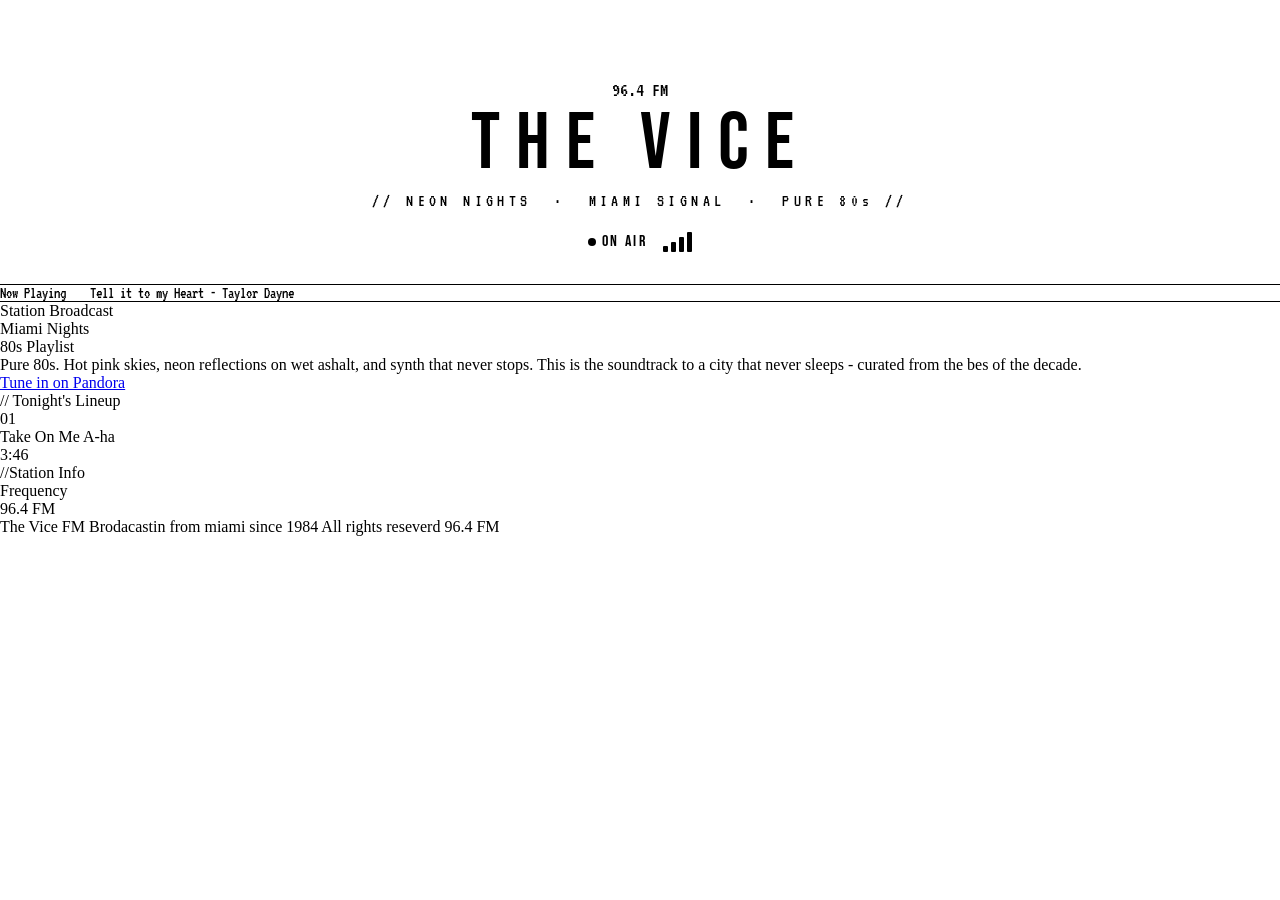
==== thevice.html @ 3dde861c "Content -Add Info Card - Add Track list -Add Hero Card -Add Footer" ====
<!doctype html>
<html lang="en">
  <head>
    <meta charset="UTF-8" />
    <meta name="viewport" content="width=device-width, initial-scale=1.0" />
    <link rel="stylesheet" href="styles.css" />
    <title>THE VICE FM - 96.4</title>
  </head>
  <body>
    <!--TICKER-->
    <div class="ticker">
      <div class="ticker-inner">
        <span>🎵 Now Playing: Tell It to My Heart - Taylor Dayne</span>
        <span>★</span>
        <span>Point of No Return - Expose</span>
        <span>★</span>
        <span>Out of Touch - Daryl Hall & John Oates</span>
        <span>★</span>
        <span>The Vice FM - Broadcasting from Miami Since 1984</span>
      </div>
    </div>
    <!--HEADER-->
    <header>
      <div class="station-freq">96.4 FM</div>
      <div class="station-name">The Vice</div>
      <div class="station-tagline">
        // NEON NIGHTS &nbsp;·&nbsp; MIAMI SIGNAL &nbsp;·&nbsp; PURE 80s //
      </div>
      <div class="on-air-container">
        <div class="on-air">
          <span class="on-air-dot"></span>
          <span>On Air</span>
        </div>
        <div class="signal-bars">
          <span></span>
          <span></span>
          <span></span>
          <span></span>
        </div>
      </div>
    </header>
    <!--NOW PLAYING-->
    <div class="now-playing-bar">
      <div np-label>Now Playing</div>
      <div class="np-track">
        <span>Tell it to my Heart - Taylor Dayne</span>
      </div>
      <div class="wavform">
        <span></span>
        <span></span>
        <span></span>
        <span></span>
        <span></span>
        <span></span>
        <span></span>
        <span></span>
      </div>
    </div>
    <!--MAIN-->
    <main>
      <!--HERO CARD-->
      <div class="hero-card">
        <div class="hero-eyebrow">Station Broadcast</div>
        <div class="hero-title">
          Miami Nights
          <br />
          80s Playlist
        </div>
        <p class="hero-descr">
          Pure 80s. Hot pink skies, neon reflections on wet ashalt, and synth
          that never stops. This is the soundtrack to a city that never sleeps -
          curated from the bes of the decade.
        </p>
        <a class="tune-in-btn" href="#">Tune in on Pandora</a>
      </div>
      <!--TRACKLIST-->
      <div class="tracklist-card">
        <div class="card-title">// Tonight's Lineup</div>
        <div class="track-item">
          <span class="track-num">01</span>
          <div class="track-info">
            <span class="track-name">Take On Me</span>
            <span class="track-artist">A-ha</span>
          </div>
          <span class="track-duration">3:46</span>
        </div>
      </div>
      <!--INFO CARD-->
      <div class="info-card">
        <div class="card-title">//Station Info</div>
        <div class="info-stat">
          <span class="stat-label">Frequency</span>
          <div class="stat-value cyan">96.4 FM</div>
        </div>
      </div>
    </main>
    <!--FOOTER-->
    <footer>
      <span> The Vice FM</span>
      <span>Brodacastin from miami since 1984 All rights reseverd</span>
      <span>96.4 FM</span>
    </footer>
  </body>
</html>
---- styles.css ----
@import url("https://fonts.googleapis.com/css2?family=Bebas+Neue&family=VT323&display=swap");
* {
  margin: 0;
  padding: 0;
}
.ticker {
  width: 100%;
  overflow: hidden;
  padding: 6px 0;
  box-sizing: border-box;
  font-family: "VT323", monospace;
}
.ticker-inner {
  display: inline-block;
  white-space: nowrap;
  padding-left: 100%;
  animation: scroll-left 10s linear infinite;
}
@keyframes scroll-left {
  0% {
    transform: translateX(0);
  }
  100% {
    transform: translateX(-100%);
  }
}
header {
  position: relative;
  text-align: center;
  z-index: 10;
  padding: 3rem 1rem 2rem;
}
.station-freq {
  font-family: "VT323", monospace;
  font-size: 1.3rem;
  letter-spacing: spacing 0.4em;
  margin-bottom: 0.5rem;
}
.station-name {
  font-family: "Bebas Neue", sans-serif;
  font-size: 5rem;
  letter-spacing: 0.2em;
  line-height: 0.9;
}
.station-tagline {
  font-family: "VT323", monospace;
  font-size: 1.1rem;
  letter-spacing: 0.25em;
  margin-top: 0.75rem;
}
.on-air-container {
  display: flex;
  align-items: center;
  justify-content: center;
  gap: 1rem;
  margin-top: 1.25rem;
}
.on-air {
  font-family: "Bebas Neue", sans-serif;
  font-size: 1rem;
  letter-spacing: 0.15em;
}
.on-air-dot {
  display: inline-block;
  width: 8px;
  height: 8px;
  background: #000;
  border-radius: 50%;
}
.signal-bars {
  display: flex;
  align-items: flex-end;
  gap: 3px;
  height: 22px;
}
.signal-bars span:nth-child(1) {
  height: 6px;
}
.signal-bars span:nth-child(2) {
  height: 10px;
}
.signal-bars span:nth-child(3) {
  height: 15px;
}
.signal-bars span:nth-child(4) {
  height: 20px;
}
.signal-bars span {
  display: block;
  width: 5px;
  background: #000;
  border-radius: 1px;
}
.now-playing-bar {
  border-top: 1px solid #000;
  border-bottom: 1px solid #000;
  display: flex;
  align-items: center;
  font-family: "VT323", monospace;
  gap: 1.5em;
}
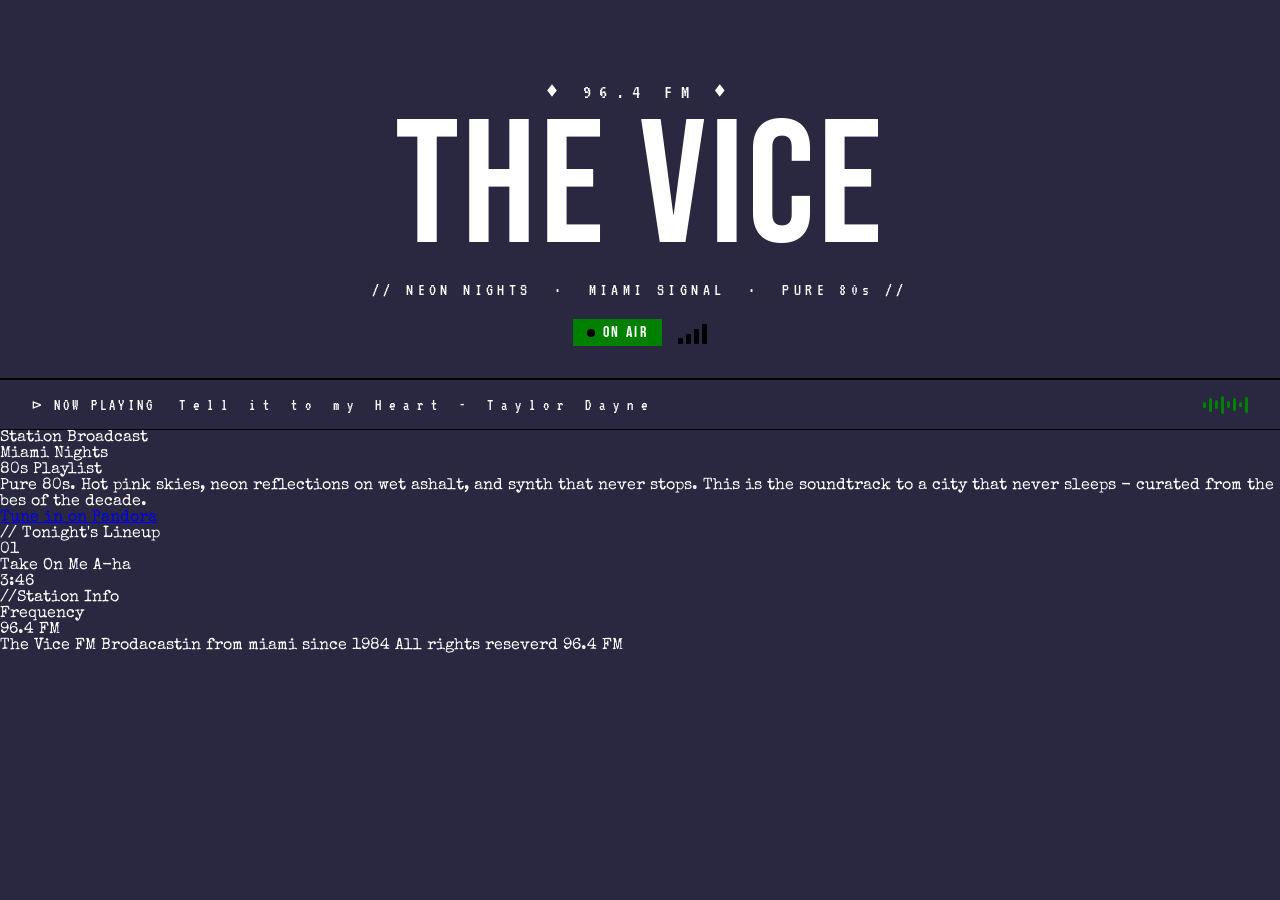
==== commit fa354d53: "Now Playing Section -Update styling to section -Add animation and keyframes" ====
--- a/thevice.html
+++ b/thevice.html
@@ -21,7 +21,7 @@
     </div>
     <!--HEADER-->
     <header>
-      <div class="station-freq">96.4 FM</div>
+      <div class="station-freq">♦ 96.4 FM ♦</div>
       <div class="station-name">The Vice</div>
       <div class="station-tagline">
         // NEON NIGHTS &nbsp;·&nbsp; MIAMI SIGNAL &nbsp;·&nbsp; PURE 80s //
@@ -41,11 +41,11 @@
     </header>
     <!--NOW PLAYING-->
     <div class="now-playing-bar">
-      <div np-label>Now Playing</div>
+      <div class="np-label">⊳ Now Playing</div>
       <div class="np-track">
         <span>Tell it to my Heart - Taylor Dayne</span>
       </div>
-      <div class="wavform">
+      <div class="waveform">
         <span></span>
         <span></span>
         <span></span>
--- a/styles.css
+++ b/styles.css
@@ -1,7 +1,15 @@
-@import url("https://fonts.googleapis.com/css2?family=Bebas+Neue&family=VT323&display=swap");
+@import url("https://fonts.googleapis.com/css2?family=Bebas+Neue&family=Special+Elite&family=VT323&display=swap");
 * {
   margin: 0;
   padding: 0;
+}
+:root {
+  --dark: #292840;
+}
+body {
+  background: var(--dark);
+  color: #fff;
+  font-family: "Special Elite", monospace;
 }
 .ticker {
   width: 100%;
@@ -9,6 +17,7 @@
   padding: 6px 0;
   box-sizing: border-box;
   font-family: "VT323", monospace;
+  color: #000;
 }
 .ticker-inner {
   display: inline-block;
@@ -29,17 +38,18 @@
   text-align: center;
   z-index: 10;
   padding: 3rem 1rem 2rem;
+  border-bottom: 1px solid #000;
 }
 .station-freq {
   font-family: "VT323", monospace;
   font-size: 1.3rem;
-  letter-spacing: spacing 0.4em;
+  letter-spacing: 0.4em;
   margin-bottom: 0.5rem;
 }
 .station-name {
   font-family: "Bebas Neue", sans-serif;
-  font-size: 5rem;
-  letter-spacing: 0.2em;
+  font-size: clamp(5rem, 14vw, 11rem);
+  letter-spacing: 0.02em;
   line-height: 0.9;
 }
 .station-tagline {
@@ -55,10 +65,28 @@
   gap: 1rem;
   margin-top: 1.25rem;
 }
+
 .on-air {
   font-family: "Bebas Neue", sans-serif;
   font-size: 1rem;
   letter-spacing: 0.15em;
+  display: inline-flex;
+  gap: 0.5rem;
+  align-items: center;
+  padding: 4px 14px;
+  background: green;
+  animation: blink 1.2s step-start infinite;
+}
+@keyframes blink {
+  0% {
+    opacity: 1;
+  }
+  50% {
+    opacity: 0;
+  }
+  100% {
+    opacity: 1;
+  }
 }
 .on-air-dot {
   display: inline-block;
@@ -92,10 +120,74 @@
   border-radius: 1px;
 }
 .now-playing-bar {
+  position: relative;
+  z-index: 10;
   border-top: 1px solid #000;
   border-bottom: 1px solid #000;
+  padding: 0.9rem 2rem;
   display: flex;
   align-items: center;
   font-family: "VT323", monospace;
   gap: 1.5em;
 }
+.np-label {
+  font-size: 1rem;
+  letter-spacing: 0.2rem;
+  white-space: nowrap;
+  text-transform: uppercase;
+}
+.np-track {
+  font-size: 1rem;
+  letter-spacing: 0.5em;
+}
+.waveform {
+  margin-left: auto;
+  display: flex;
+  align-items: center;
+  gap: 3px;
+  height: 20px;
+}
+.waveform span {
+  display: block;
+  width: 3px;
+  background: green;
+  border-radius: 2px;
+  animation: wave 0.8s ease-in-out infinite alternate;
+}
+@keyframes wave {
+  50% {
+    transform: scaleY(0.25);
+  }
+}
+.waveform span:nth-child(1) {
+  height: 6px;
+  animation-delay: 0s;
+}
+.waveform span:nth-child(2) {
+  height: 14px;
+  animation-delay: 0.1s;
+}
+.waveform span:nth-child(3) {
+  height: 9px;
+  animation-delay: 0.2s;
+}
+.waveform span:nth-child(4) {
+  height: 18px;
+  animation-delay: 0.15s;
+}
+.waveform span:nth-child(5) {
+  height: 7px;
+  animation-delay: 0.05s;
+}
+.waveform span:nth-child(6) {
+  height: 13px;
+  animation-delay: 0.25s;
+}
+.waveform span:nth-child(7) {
+  height: 5px;
+  animation-delay: 0.3s;
+}
+.waveform span:nth-child(8) {
+  height: 16px;
+  animation-delay: 0.1s;
+}
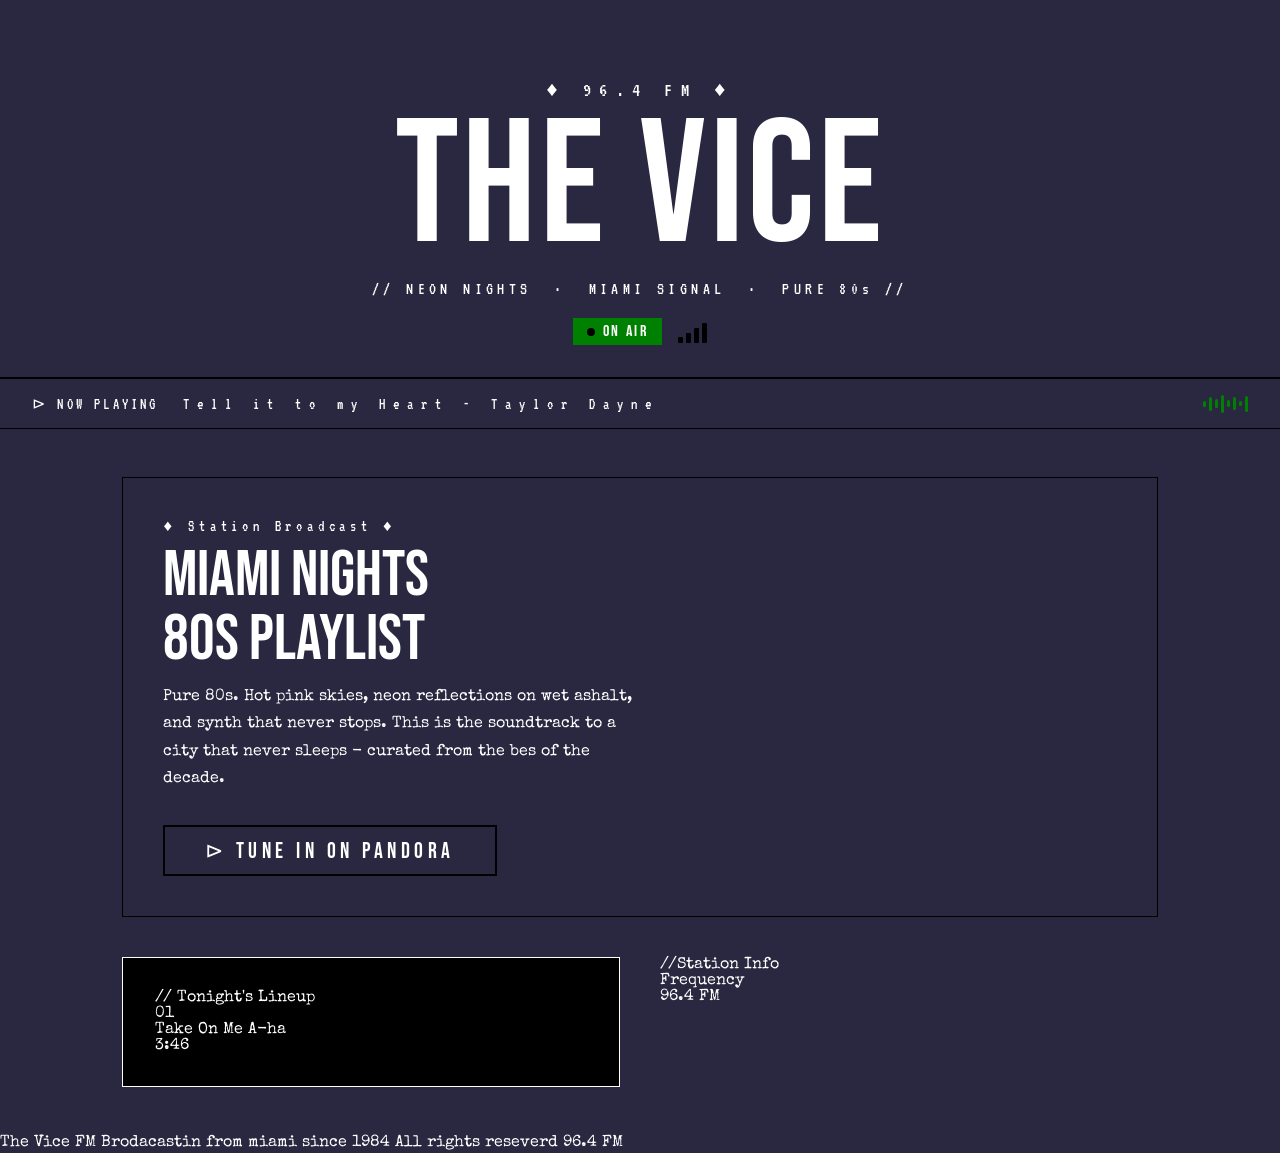
==== commit c8e6542f: "Main section -Add styling to main section -Add HTML icons" ====
--- a/thevice.html
+++ b/thevice.html
@@ -60,7 +60,7 @@
     <main>
       <!--HERO CARD-->
       <div class="hero-card">
-        <div class="hero-eyebrow">Station Broadcast</div>
+        <div class="hero-eyebrow">♦ Station Broadcast ♦</div>
         <div class="hero-title">
           Miami Nights
           <br />
@@ -71,7 +71,7 @@
           that never stops. This is the soundtrack to a city that never sleeps -
           curated from the bes of the decade.
         </p>
-        <a class="tune-in-btn" href="#">Tune in on Pandora</a>
+        <a class="tune-in-btn" href="#">⊳ Tune in on Pandora</a>
       </div>
       <!--TRACKLIST-->
       <div class="tracklist-card">
--- a/styles.css
+++ b/styles.css
@@ -2,6 +2,7 @@
 * {
   margin: 0;
   padding: 0;
+  box-sizing: border-box;
 }
 :root {
   --dark: #292840;
@@ -191,3 +192,54 @@
   height: 16px;
   animation-delay: 0.1s;
 }
+main {
+  position: relative;
+  z-index: 10;
+  max-width: 1100px;
+  margin: 0 auto;
+  padding: 3rem 2rem;
+  display: grid;
+  grid-template-columns: 1fr 1fr;
+  gap: 2.5rem;
+}
+.hero-card {
+  grid-column: 1/ -1;
+  border: 1px solid #000;
+  position: relative;
+  padding: 2.5rem;
+  overflow: hidden;
+}
+.hero-eyebrow {
+  font-family: "VT323", monospace;
+  font-size: 1rem;
+  letter-spacing: 0.3rem;
+  margin-bottom: 0.5rem;
+}
+.hero-title {
+  font-family: "Bebas Neue", sans-serif;
+  font-size: clamp(2.5rem, 5vw, 4.5rem);
+  line-height: 1;
+  margin-bottom: 0.75rem;
+}
+.hero-descr {
+  font-size: 1rem;
+  line-height: 1.7;
+  margin-bottom: 2rem;
+  max-width: 480px;
+}
+.tune-in-btn {
+  display: inline-block;
+  border: 2px solid #000;
+  color: #fff;
+  font-family: "Bebas Neue", sans-serif;
+  font-size: 1.4rem;
+  letter-spacing: 0.2em;
+  padding: 0.6rem 2.5rem;
+  cursor: pointer;
+  text-decoration: none;
+}
+.tracklist-card {
+  background: #000;
+  border: 1px solid #fff;
+  padding: 2rem;
+}
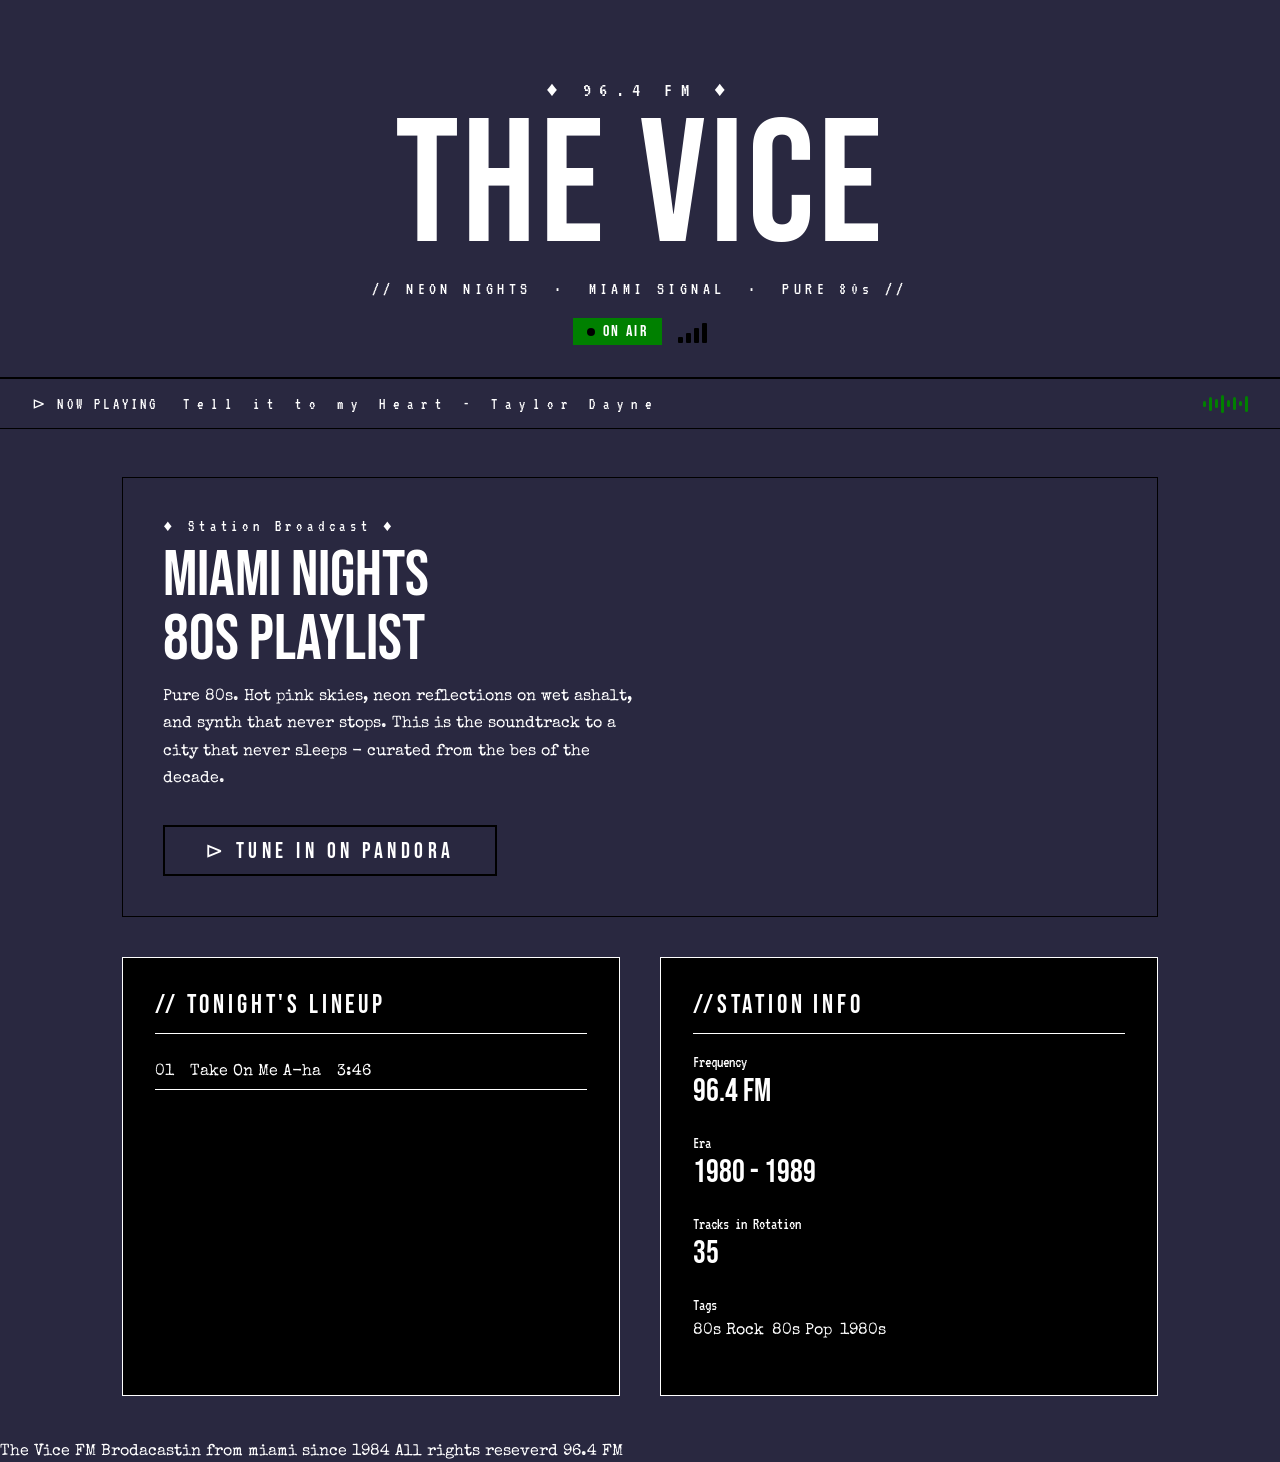
==== commit a2c3095c: "Info card -Create info card -style info card" ====
--- a/thevice.html
+++ b/thevice.html
@@ -90,7 +90,23 @@
         <div class="card-title">//Station Info</div>
         <div class="info-stat">
           <span class="stat-label">Frequency</span>
-          <div class="stat-value cyan">96.4 FM</div>
+          <div class="stat-value">96.4 FM</div>
+        </div>
+        <div class="info-stat">
+          <span class="stat-label">Era</span>
+          <div class="stat-value">1980 - 1989</div>
+        </div>
+        <div class="info-stat">
+          <span class="stat-label">Tracks in Rotation</span>
+          <div class="stat-value">35</div>
+        </div>
+        <div class="info-stat">
+          <span class="stat-label">Tags</span>
+          <div class="gene-tags">
+            <span>80s Rock</span>
+            <span>80s Pop</span>
+            <span>1980s</span>
+          </div>
         </div>
       </div>
     </main>
--- a/styles.css
+++ b/styles.css
@@ -238,8 +238,40 @@
   cursor: pointer;
   text-decoration: none;
 }
-.tracklist-card {
+.tracklist-card,
+.info-card {
   background: #000;
   border: 1px solid #fff;
   padding: 2rem;
 }
+.card-title {
+  font-family: "Bebas Neue", sans-serif;
+  font-size: 1.6rem;
+  letter-spacing: 0.15em;
+  border-bottom: 1px solid #fff;
+  padding-bottom: 0.75rem;
+  margin-bottom: 1.25rem;
+}
+.track-item {
+  display: flex;
+  align-items: center;
+  gap: 1rem;
+  padding: 0.6rem 0;
+  border-bottom: 1px solid #fff;
+}
+.info-stat {
+  margin-bottom: 1.5rem;
+}
+.stat-label {
+  font-family: "VT323", monospace;
+}
+.stat-value {
+  font-family: "Bebas Neue", sans-serif;
+  font-size: 2rem;
+}
+.gene-tags {
+  display: flex;
+  flex-wrap: wrap;
+  gap: 0.5rem;
+  margin-top: 0.5rem;
+}
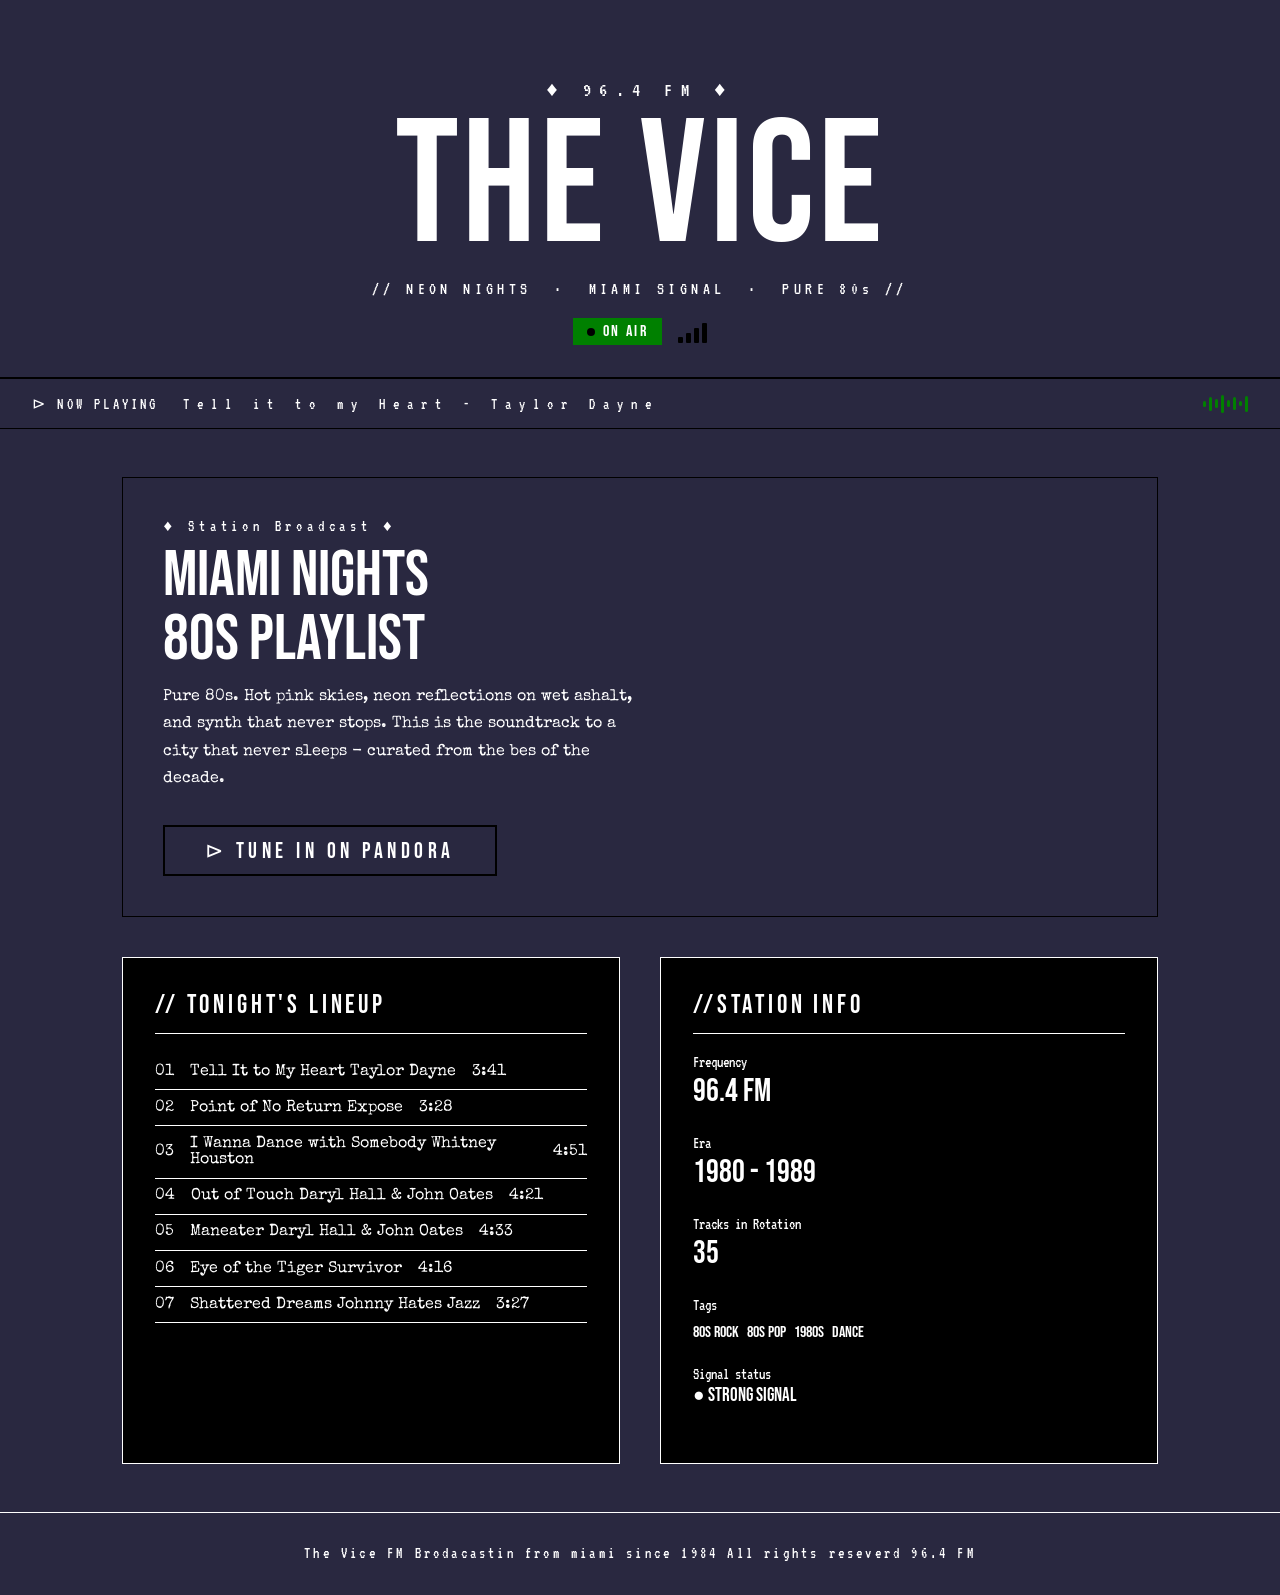
==== commit 85384078: "Track List - Update Track list -Add info stats - Add color to root -Update color -Update footer" ====
--- a/thevice.html
+++ b/thevice.html
@@ -79,10 +79,58 @@
         <div class="track-item">
           <span class="track-num">01</span>
           <div class="track-info">
-            <span class="track-name">Take On Me</span>
-            <span class="track-artist">A-ha</span>
+            <span class="track-name">Tell It to My Heart</span>
+            <span class="track-artist">Taylor Dayne</span>
           </div>
-          <span class="track-duration">3:46</span>
+          <span class="track-duration">3:41</span>
+        </div>
+        <div class="track-item">
+          <span class="track-num">02</span>
+          <div class="track-info">
+            <span class="track-name">Point of No Return</span>
+            <span class="track-artist">Expose</span>
+          </div>
+          <span class="track-duration">3:28</span>
+        </div>
+        <div class="track-item">
+          <span class="track-num">03</span>
+          <div class="track-info">
+            <span class="track-name">I Wanna Dance with Somebody</span>
+            <span class="track-artist">Whitney Houston</span>
+          </div>
+          <span class="track-duration">4:51</span>
+        </div>
+        <div class="track-item">
+          <span class="track-num">04</span>
+          <div class="track-info">
+            <span class="track-name">Out of Touch</span>
+            <span class="track-artist">Daryl Hall & John Oates</span>
+          </div>
+          <span class="track-duration">4:21</span>
+        </div>
+        <div class="track-item">
+          <span class="track-num">05</span>
+          <div class="track-info">
+            <span class="track-name">Maneater</span>
+            <span class="track-artist">Daryl Hall & John Oates</span>
+          </div>
+          <span class="track-duration">4:33</span>
+        </div>
+        <div class="track-item">
+          <span class="track-num">06</span>
+          <div class="track-info">
+            <span class="track-name">Eye of the Tiger</span>
+            <span class="track-artist">Survivor</span>
+          </div>
+          <span class="track-duration">4:16</span>
+        </div>
+        <div class="track-item">
+          <span class="track-num">07</span>
+          <div class="track-info">
+            <span class="track-name">Shattered Dreams</span>
+            <span class="track-artist">Johnny Hates Jazz</span>
+          </div>
+          <span class="track-duration">3:27</span>
         </div>
       </div>
       <!--INFO CARD-->
@@ -106,7 +154,12 @@
             <span>80s Rock</span>
             <span>80s Pop</span>
             <span>1980s</span>
+            <span>Dance</span>
           </div>
+        </div>
+        <div class="info-stat">
+          <span class="stat-label">Signal status</span>
+          <div class="stat-value-signal">● Strong Signal</div>
         </div>
       </div>
     </main>
--- a/styles.css
+++ b/styles.css
@@ -5,10 +5,15 @@
   box-sizing: border-box;
 }
 :root {
-  --dark: #292840;
+  --midnight: #292840;
+  --cyan: #4ebfd9;
+  --royal: #3e3c73;
+  --purple: #4e458c;
+  --lightpurple: #8449bf;
+  --white: #ffffff;
 }
 body {
-  background: var(--dark);
+  background: var(--midnight);
   color: #fff;
   font-family: "Special Elite", monospace;
 }
@@ -270,8 +275,23 @@
   font-size: 2rem;
 }
 .gene-tags {
+  font-family: "Bebas Neue", sans-serif;
   display: flex;
   flex-wrap: wrap;
   gap: 0.5rem;
   margin-top: 0.5rem;
 }
+.stat-value-signal {
+  font-size: 1.2rem;
+  font-family: "Bebas Neue", sans-serif;
+}
+footer {
+  position: relative;
+  z-index: 10;
+  text-align: center;
+  padding: 2rem 1rem;
+  border-top: 1px solid #fff;
+  font-size: 1rem;
+  letter-spacing: 0.2em;
+  font-family: "VT323", monospace;
+}
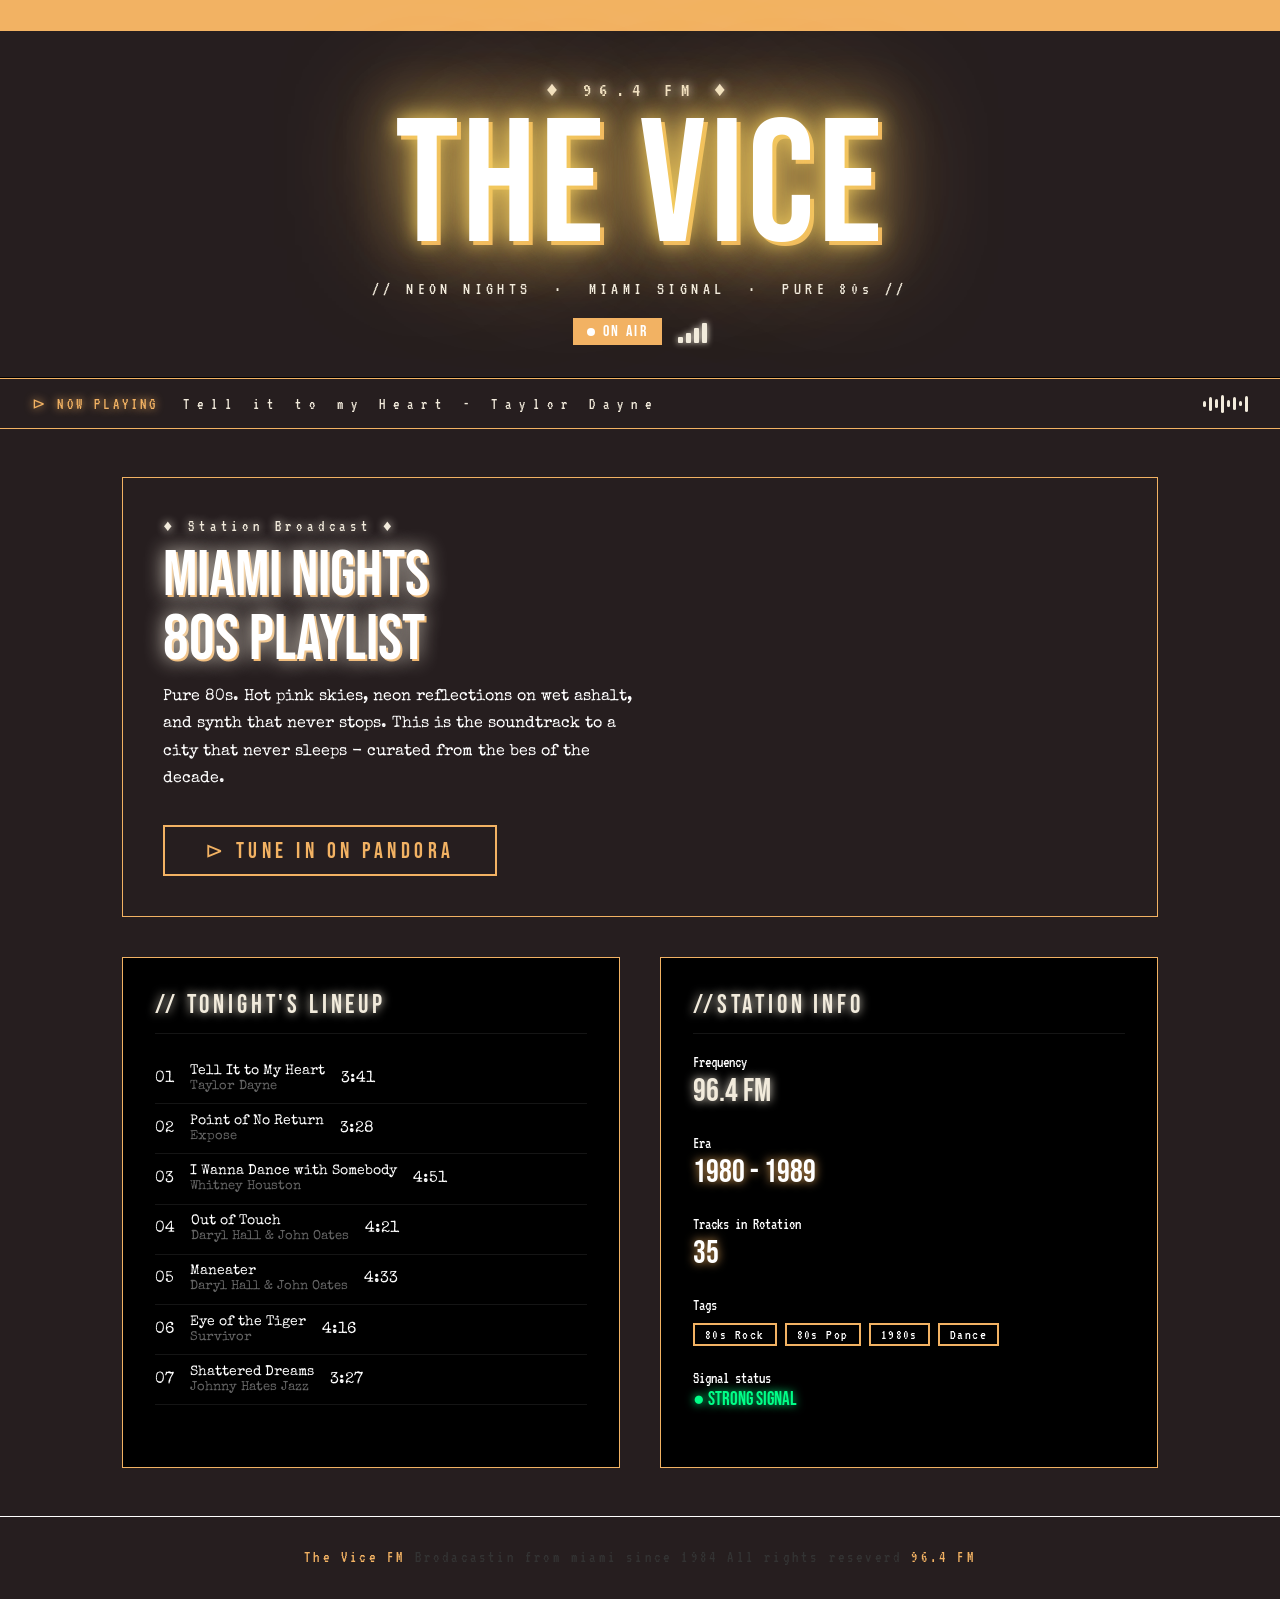
==== commit 1a12efbe: "Color Update -Update color scheme -Add classes" ====
--- a/thevice.html
+++ b/thevice.html
@@ -138,7 +138,7 @@
         <div class="card-title">//Station Info</div>
         <div class="info-stat">
           <span class="stat-label">Frequency</span>
-          <div class="stat-value">96.4 FM</div>
+          <div class="stat-value highlight">96.4 FM</div>
         </div>
         <div class="info-stat">
           <span class="stat-label">Era</span>
@@ -151,10 +151,10 @@
         <div class="info-stat">
           <span class="stat-label">Tags</span>
           <div class="gene-tags">
-            <span>80s Rock</span>
-            <span>80s Pop</span>
-            <span>1980s</span>
-            <span>Dance</span>
+            <span class="tag">80s Rock</span>
+            <span class="tag">80s Pop</span>
+            <span class="tag">1980s</span>
+            <span class="tag">Dance</span>
           </div>
         </div>
         <div class="info-stat">
@@ -166,7 +166,7 @@
     <!--FOOTER-->
     <footer>
       <span> The Vice FM</span>
-      <span>Brodacastin from miami since 1984 All rights reseverd</span>
+      Brodacastin from miami since 1984 All rights reseverd
       <span>96.4 FM</span>
     </footer>
   </body>
--- a/styles.css
+++ b/styles.css
@@ -5,16 +5,16 @@
   box-sizing: border-box;
 }
 :root {
-  --midnight: #292840;
-  --cyan: #4ebfd9;
-  --royal: #3e3c73;
-  --purple: #4e458c;
-  --lightpurple: #8449bf;
+  --dark: #261e1f;
   --white: #ffffff;
+  --black: #000000;
+  --amber: #f2b263;
+  --yellow: #f2cd5e;
+  --tan: #f2ebdc;
 }
 body {
-  background: var(--midnight);
-  color: #fff;
+  background: var(--dark);
+  color: var(--white);
   font-family: "Special Elite", monospace;
 }
 .ticker {
@@ -23,7 +23,8 @@
   padding: 6px 0;
   box-sizing: border-box;
   font-family: "VT323", monospace;
-  color: #000;
+  color: var(--black);
+  background: var(--amber);
 }
 .ticker-inner {
   display: inline-block;
@@ -51,18 +52,26 @@
   font-size: 1.3rem;
   letter-spacing: 0.4em;
   margin-bottom: 0.5rem;
+  color: var(--tan);
+  text-shadow: 0 0 10px var(--tan);
 }
 .station-name {
   font-family: "Bebas Neue", sans-serif;
   font-size: clamp(5rem, 14vw, 11rem);
   letter-spacing: 0.02em;
   line-height: 0.9;
+  text-shadow:
+    0 0 20px var(--yellow),
+    0 0 60px var(--yellow),
+    0 0 120px #f2b263,
+    4px 4px 0px var(--amber);
 }
 .station-tagline {
   font-family: "VT323", monospace;
   font-size: 1.1rem;
   letter-spacing: 0.25em;
   margin-top: 0.75rem;
+  color: var(--tan);
 }
 .on-air-container {
   display: flex;
@@ -80,7 +89,7 @@
   gap: 0.5rem;
   align-items: center;
   padding: 4px 14px;
-  background: green;
+  background: var(--amber);
   animation: blink 1.2s step-start infinite;
 }
 @keyframes blink {
@@ -98,7 +107,7 @@
   display: inline-block;
   width: 8px;
   height: 8px;
-  background: #000;
+  background: #fff;
   border-radius: 50%;
 }
 .signal-bars {
@@ -122,14 +131,15 @@
 .signal-bars span {
   display: block;
   width: 5px;
-  background: #000;
+  background: var(--tan);
   border-radius: 1px;
+  box-shadow: 0 0 6px var(--tan);
 }
 .now-playing-bar {
   position: relative;
   z-index: 10;
-  border-top: 1px solid #000;
-  border-bottom: 1px solid #000;
+  border-top: 1px solid var(--amber);
+  border-bottom: 1px solid var(--amber);
   padding: 0.9rem 2rem;
   display: flex;
   align-items: center;
@@ -141,10 +151,15 @@
   letter-spacing: 0.2rem;
   white-space: nowrap;
   text-transform: uppercase;
+  color: var(--amber);
+  text-shadow: 0 0 8px var(--amber);
 }
 .np-track {
   font-size: 1rem;
   letter-spacing: 0.5em;
+}
+.np-track span {
+  color: var(--tan);
 }
 .waveform {
   margin-left: auto;
@@ -156,7 +171,7 @@
 .waveform span {
   display: block;
   width: 3px;
-  background: green;
+  background: var(--tan);
   border-radius: 2px;
   animation: wave 0.8s ease-in-out infinite alternate;
 }
@@ -209,7 +224,7 @@
 }
 .hero-card {
   grid-column: 1/ -1;
-  border: 1px solid #000;
+  border: 1px solid var(--amber);
   position: relative;
   padding: 2.5rem;
   overflow: hidden;
@@ -219,12 +234,17 @@
   font-size: 1rem;
   letter-spacing: 0.3rem;
   margin-bottom: 0.5rem;
+  color: var(--tan);
+  text-shadow: 0 0 8px var(--tan);
 }
 .hero-title {
   font-family: "Bebas Neue", sans-serif;
   font-size: clamp(2.5rem, 5vw, 4.5rem);
   line-height: 1;
   margin-bottom: 0.75rem;
+  text-shadow:
+    0 0 20px var(--tan),
+    2px 2px 0 var(--amber);
 }
 .hero-descr {
   font-size: 1rem;
@@ -234,8 +254,8 @@
 }
 .tune-in-btn {
   display: inline-block;
-  border: 2px solid #000;
-  color: #fff;
+  border: 2px solid var(--amber);
+  color: var(--amber);
   font-family: "Bebas Neue", sans-serif;
   font-size: 1.4rem;
   letter-spacing: 0.2em;
@@ -246,23 +266,33 @@
 .tracklist-card,
 .info-card {
   background: #000;
-  border: 1px solid #fff;
+  border: 1px solid var(--amber);
   padding: 2rem;
 }
 .card-title {
   font-family: "Bebas Neue", sans-serif;
   font-size: 1.6rem;
   letter-spacing: 0.15em;
-  border-bottom: 1px solid #fff;
+  border-bottom: 1px solid #ffffff15;
   padding-bottom: 0.75rem;
   margin-bottom: 1.25rem;
+  color: var(--tan);
+  text-shadow: 0 0 10px var(--tan);
 }
 .track-item {
   display: flex;
   align-items: center;
   gap: 1rem;
   padding: 0.6rem 0;
-  border-bottom: 1px solid #fff;
+  border-bottom: 1px solid #ffffff15;
+}
+.track-name {
+  font-size: 0.9rem;
+  display: block;
+}
+.track-artist {
+  font-size: 0.8rem;
+  color: #666;
 }
 .info-stat {
   margin-bottom: 1.5rem;
@@ -273,6 +303,11 @@
 .stat-value {
   font-family: "Bebas Neue", sans-serif;
   font-size: 2rem;
+  text-shadow: 0 0 10px var(--amber);
+}
+.stat-value.highlight {
+  color: var(--tan);
+  text-shadow: 0 0 10px var(--tan);
 }
 .gene-tags {
   font-family: "Bebas Neue", sans-serif;
@@ -281,9 +316,18 @@
   gap: 0.5rem;
   margin-top: 0.5rem;
 }
+.tag {
+  border: 2px solid var(--amber);
+  font-size: 0.9rem;
+  font-family: "VT323", monospace;
+  padding: 2px 10px;
+  letter-spacing: 0.1em;
+}
 .stat-value-signal {
   font-size: 1.2rem;
   font-family: "Bebas Neue", sans-serif;
+  color: #00ff88;
+  text-shadow: 0 0 10px #00ff88;
 }
 footer {
   position: relative;
@@ -294,4 +338,8 @@
   font-size: 1rem;
   letter-spacing: 0.2em;
   font-family: "VT323", monospace;
-}
+  color: #333;
+}
+footer span {
+  color: var(--amber);
+}
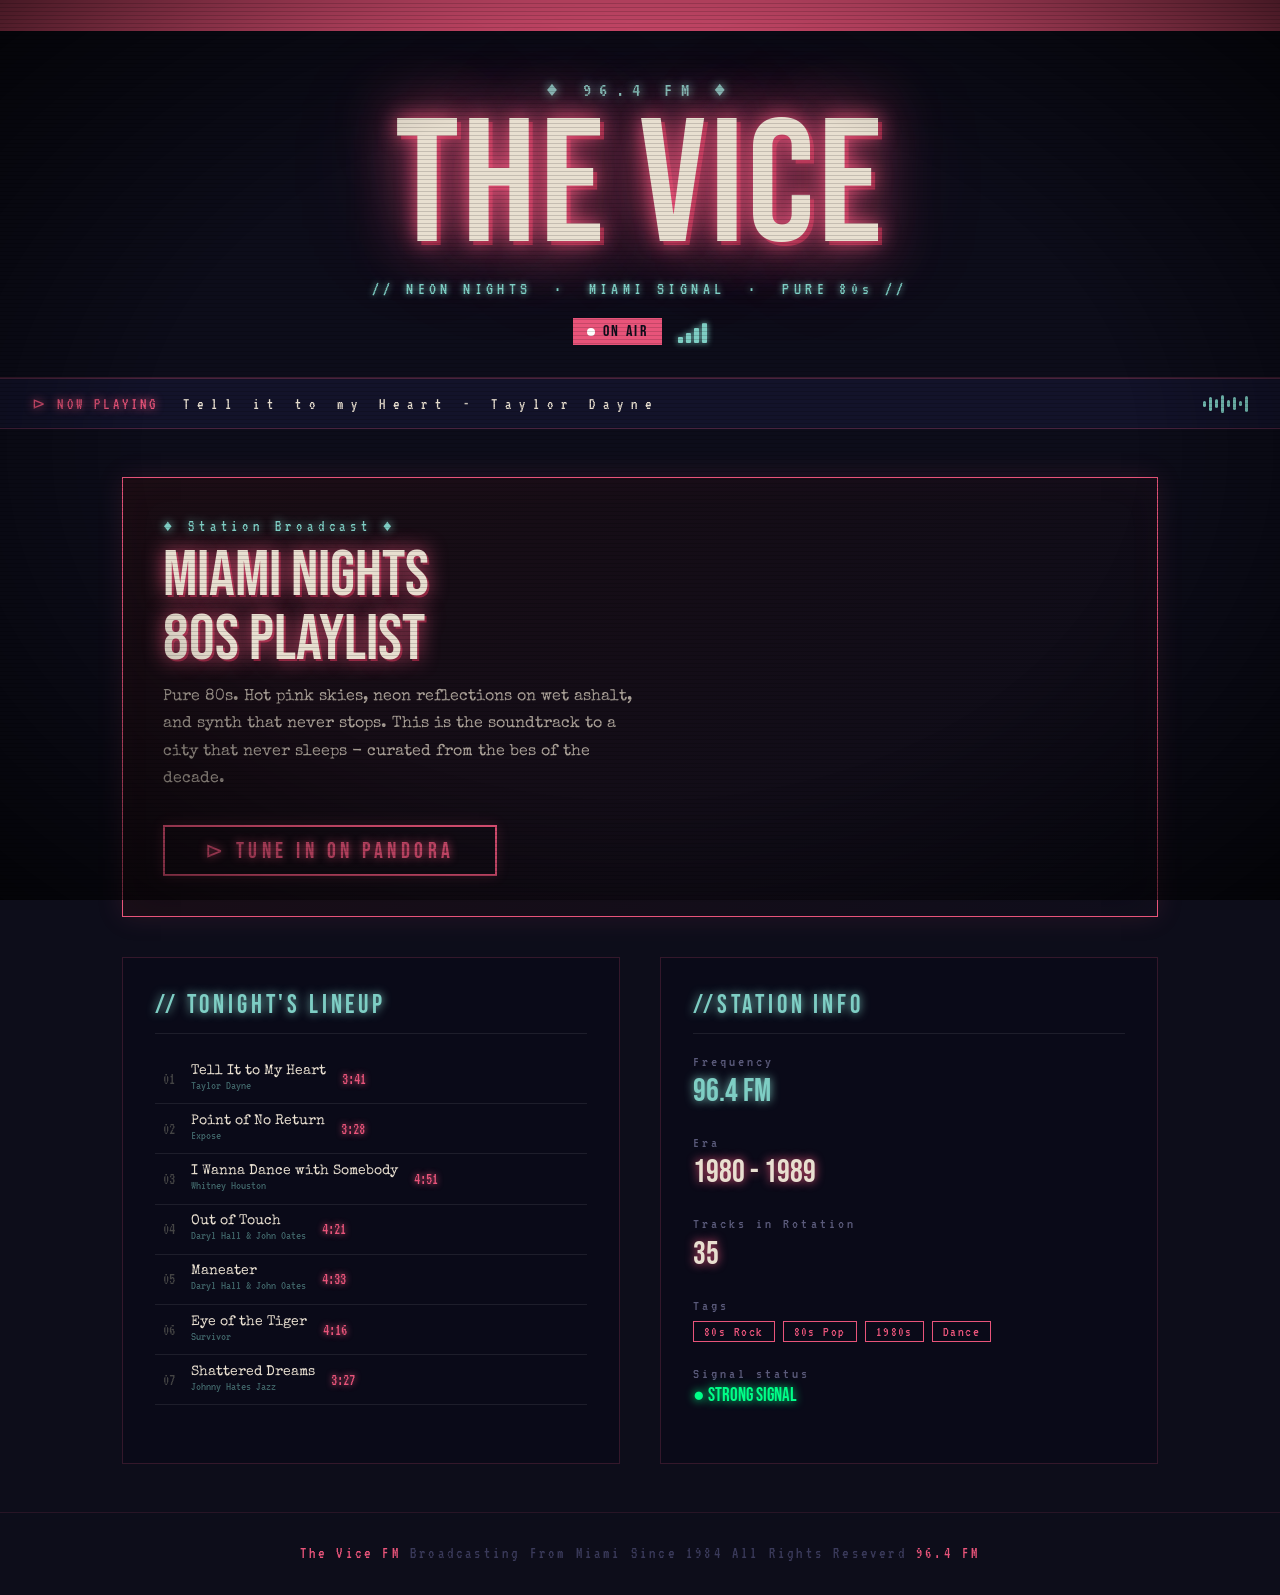
==== commit a8a03987: "README -Add Read me -Update footer" ====
--- a/thevice.html
+++ b/thevice.html
@@ -166,7 +166,7 @@
     <!--FOOTER-->
     <footer>
       <span> The Vice FM</span>
-      Brodacastin from miami since 1984 All rights reseverd
+      Broadcasting From Miami Since 1984 All Rights Reseverd
       <span>96.4 FM</span>
     </footer>
   </body>
--- a/styles.css
+++ b/styles.css
@@ -5,17 +5,54 @@
   box-sizing: border-box;
 }
 :root {
-  --dark: #261e1f;
-  --white: #ffffff;
-  --black: #000000;
-  --amber: #f2b263;
-  --yellow: #f2cd5e;
-  --tan: #f2ebdc;
+  --bg:      #0d0d1a;   /* deep navy black */
+  --dark:    #0d0d1a;
+  --white:   #ffffff;
+  --black:   #000000;
+  --pink:    #e8547a;   /* dusty rose/pink — primary accent */
+  --teal:    #7ecec4;   /* muted cyan/teal — secondary accent */
+  --gold:    #f0c674;   /* warm amber gold — tertiary accent */
+  --text:    #e8dfd0;   /* warm off-white — body text */
+  /* Legacy aliases so nothing breaks */
+  --amber:   #e8547a;
+  --yellow:  #f0c674;
+  --tan:     #7ecec4;
 }
 body {
-  background: var(--dark);
-  color: var(--white);
+  background: var(--bg);
+  color: var(--text);
   font-family: "Special Elite", monospace;
+  min-height: 100vh;
+  position: relative;
+}
+
+/* CRT scanlines overlay */
+body::before {
+  content: '';
+  position: fixed;
+  inset: 0;
+  background: repeating-linear-gradient(
+    to bottom,
+    transparent 0px,
+    transparent 3px,
+    rgba(0, 0, 0, 0.15) 3px,
+    rgba(0, 0, 0, 0.15) 4px
+  );
+  pointer-events: none;
+  z-index: 999;
+}
+
+/* CRT vignette */
+body::after {
+  content: '';
+  position: fixed;
+  inset: 0;
+  background: radial-gradient(ellipse at center,
+    transparent 55%,
+    rgba(0, 0, 0, 0.7) 100%
+  );
+  pointer-events: none;
+  z-index: 998;
 }
 .ticker {
   width: 100%;
@@ -23,8 +60,8 @@
   padding: 6px 0;
   box-sizing: border-box;
   font-family: "VT323", monospace;
-  color: var(--black);
-  background: var(--amber);
+  color: var(--bg);
+  background: var(--pink);
 }
 .ticker-inner {
   display: inline-block;
@@ -45,15 +82,15 @@
   text-align: center;
   z-index: 10;
   padding: 3rem 1rem 2rem;
-  border-bottom: 1px solid #000;
+  border-bottom: 1px solid #e8547a30;
 }
 .station-freq {
   font-family: "VT323", monospace;
   font-size: 1.3rem;
   letter-spacing: 0.4em;
   margin-bottom: 0.5rem;
-  color: var(--tan);
-  text-shadow: 0 0 10px var(--tan);
+  color: var(--teal);
+  text-shadow: 0 0 10px var(--teal);
 }
 .station-name {
   font-family: "Bebas Neue", sans-serif;
@@ -61,17 +98,18 @@
   letter-spacing: 0.02em;
   line-height: 0.9;
   text-shadow:
-    0 0 20px var(--yellow),
-    0 0 60px var(--yellow),
-    0 0 120px #f2b263,
-    4px 4px 0px var(--amber);
+    0 0 20px var(--pink),
+    0 0 60px var(--pink),
+    0 0 120px #e8547a50,
+    4px 4px 0px #7b1d35;
 }
 .station-tagline {
   font-family: "VT323", monospace;
   font-size: 1.1rem;
   letter-spacing: 0.25em;
   margin-top: 0.75rem;
-  color: var(--tan);
+  color: var(--teal);
+  text-shadow: 0 0 6px var(--teal);
 }
 .on-air-container {
   display: flex;
@@ -89,7 +127,8 @@
   gap: 0.5rem;
   align-items: center;
   padding: 4px 14px;
-  background: var(--amber);
+  background: var(--pink);
+  color: var(--bg);
   animation: blink 1.2s step-start infinite;
 }
 @keyframes blink {
@@ -131,15 +170,16 @@
 .signal-bars span {
   display: block;
   width: 5px;
-  background: var(--tan);
+  background: var(--teal);
   border-radius: 1px;
-  box-shadow: 0 0 6px var(--tan);
+  box-shadow: 0 0 6px var(--teal);
 }
 .now-playing-bar {
   position: relative;
   z-index: 10;
-  border-top: 1px solid var(--amber);
-  border-bottom: 1px solid var(--amber);
+  background: #13132a;
+  border-top: 1px solid #e8547a40;
+  border-bottom: 1px solid #e8547a40;
   padding: 0.9rem 2rem;
   display: flex;
   align-items: center;
@@ -151,15 +191,15 @@
   letter-spacing: 0.2rem;
   white-space: nowrap;
   text-transform: uppercase;
-  color: var(--amber);
-  text-shadow: 0 0 8px var(--amber);
+  color: var(--pink);
+  text-shadow: 0 0 8px var(--pink);
 }
 .np-track {
   font-size: 1rem;
   letter-spacing: 0.5em;
 }
 .np-track span {
-  color: var(--tan);
+  color: var(--text);
 }
 .waveform {
   margin-left: auto;
@@ -171,7 +211,7 @@
 .waveform span {
   display: block;
   width: 3px;
-  background: var(--tan);
+  background: var(--teal);
   border-radius: 2px;
   animation: wave 0.8s ease-in-out infinite alternate;
 }
@@ -224,49 +264,62 @@
 }
 .hero-card {
   grid-column: 1/ -1;
-  border: 1px solid var(--amber);
+  border: 1px solid var(--pink);
+  box-shadow: 0 0 25px #e8547a20, inset 0 0 40px #e8547a08;
   position: relative;
   padding: 2.5rem;
   overflow: hidden;
+  background: linear-gradient(135deg, #1a0d14 0%, #0d0d1a 100%);
 }
 .hero-eyebrow {
   font-family: "VT323", monospace;
   font-size: 1rem;
   letter-spacing: 0.3rem;
   margin-bottom: 0.5rem;
-  color: var(--tan);
-  text-shadow: 0 0 8px var(--tan);
+  color: var(--teal);
+  text-shadow: 0 0 8px var(--teal);
 }
 .hero-title {
   font-family: "Bebas Neue", sans-serif;
   font-size: clamp(2.5rem, 5vw, 4.5rem);
   line-height: 1;
   margin-bottom: 0.75rem;
+  color: var(--text);
   text-shadow:
-    0 0 20px var(--tan),
-    2px 2px 0 var(--amber);
+    0 0 20px var(--pink),
+    2px 2px 0 #7b1d35;
 }
 .hero-descr {
   font-size: 1rem;
   line-height: 1.7;
   margin-bottom: 2rem;
   max-width: 480px;
+  color: #a89f96;
 }
 .tune-in-btn {
   display: inline-block;
-  border: 2px solid var(--amber);
-  color: var(--amber);
+  border: 2px solid var(--pink);
+  color: var(--pink);
   font-family: "Bebas Neue", sans-serif;
   font-size: 1.4rem;
   letter-spacing: 0.2em;
   padding: 0.6rem 2.5rem;
   cursor: pointer;
   text-decoration: none;
+  text-shadow: 0 0 8px var(--pink);
+  box-shadow: 0 0 12px #e8547a30;
+  transition: all 0.2s ease;
+}
+.tune-in-btn:hover {
+  background: var(--pink);
+  color: var(--bg);
+  text-shadow: none;
+  box-shadow: 0 0 30px var(--pink);
 }
 .tracklist-card,
 .info-card {
-  background: #000;
-  border: 1px solid var(--amber);
+  background: #0a0a18;
+  border: 1px solid #e8547a30;
   padding: 2rem;
 }
 .card-title {
@@ -276,8 +329,8 @@
   border-bottom: 1px solid #ffffff15;
   padding-bottom: 0.75rem;
   margin-bottom: 1.25rem;
-  color: var(--tan);
-  text-shadow: 0 0 10px var(--tan);
+  color: var(--teal);
+  text-shadow: 0 0 10px var(--teal);
 }
 .track-item {
   display: flex;
@@ -286,28 +339,49 @@
   padding: 0.6rem 0;
   border-bottom: 1px solid #ffffff15;
 }
+.track-num {
+  font-family: "VT323", monospace;
+  color: #444;
+  font-size: 1rem;
+  width: 20px;
+  text-align: right;
+}
 .track-name {
   font-size: 0.9rem;
   display: block;
+  color: var(--text);
 }
 .track-artist {
   font-size: 0.8rem;
-  color: #666;
+  color: #7ecec470;
+  font-family: "VT323", monospace;
+}
+.track-duration {
+  font-family: "VT323", monospace;
+  color: var(--pink);
+  font-size: 1rem;
+  text-shadow: 0 0 6px var(--pink);
 }
 .info-stat {
   margin-bottom: 1.5rem;
 }
 .stat-label {
   font-family: "VT323", monospace;
+  color: #5a5a7a;
+  font-size: 0.95rem;
+  letter-spacing: 0.2em;
+  display: block;
+  margin-bottom: 0.2rem;
 }
 .stat-value {
   font-family: "Bebas Neue", sans-serif;
   font-size: 2rem;
-  text-shadow: 0 0 10px var(--amber);
+  color: var(--text);
+  text-shadow: 0 0 10px var(--pink);
 }
 .stat-value.highlight {
-  color: var(--tan);
-  text-shadow: 0 0 10px var(--tan);
+  color: var(--teal);
+  text-shadow: 0 0 10px var(--teal);
 }
 .gene-tags {
   font-family: "Bebas Neue", sans-serif;
@@ -317,7 +391,8 @@
   margin-top: 0.5rem;
 }
 .tag {
-  border: 2px solid var(--amber);
+  border: 1px solid var(--pink);
+  color: var(--pink);
   font-size: 0.9rem;
   font-family: "VT323", monospace;
   padding: 2px 10px;
@@ -334,12 +409,12 @@
   z-index: 10;
   text-align: center;
   padding: 2rem 1rem;
-  border-top: 1px solid #fff;
+  border-top: 1px solid #e8547a20;
   font-size: 1rem;
   letter-spacing: 0.2em;
   font-family: "VT323", monospace;
-  color: #333;
+  color: #3a3a5a;
 }
 footer span {
-  color: var(--amber);
-}
+  color: var(--pink);
+}
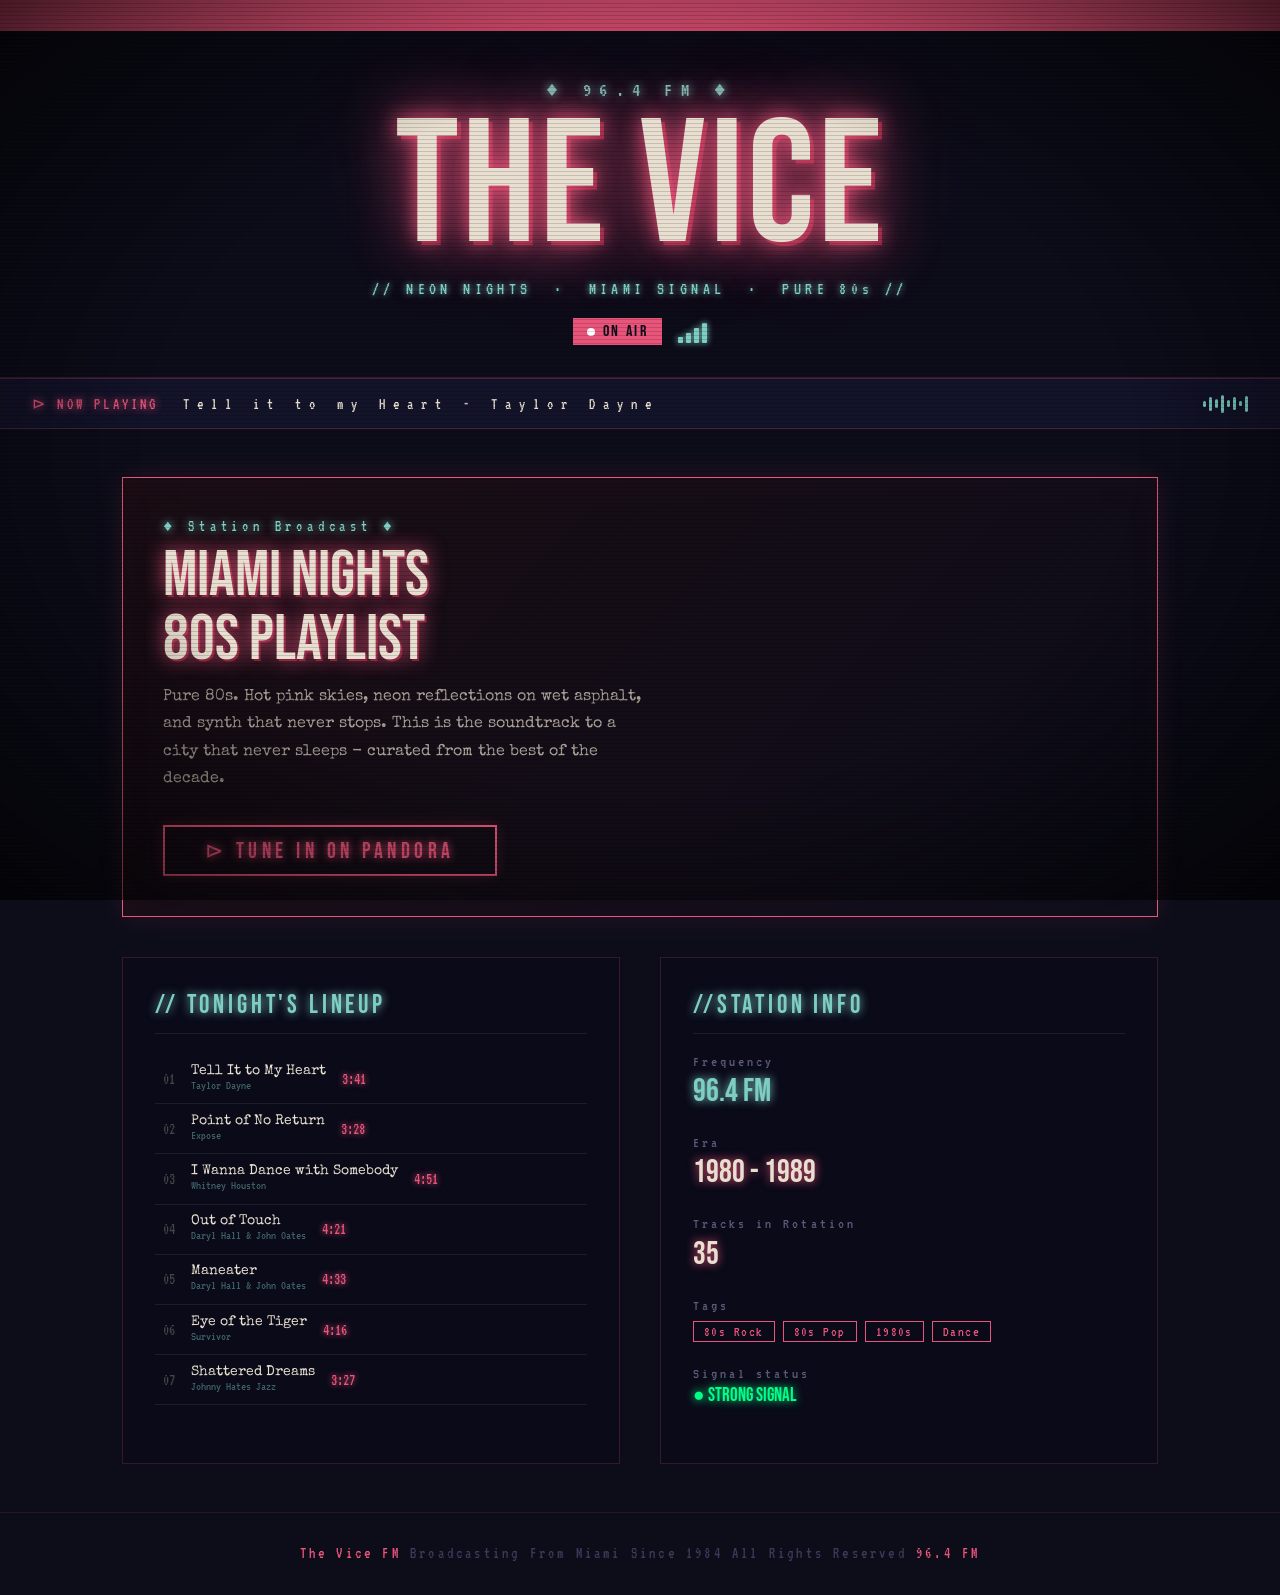
==== commit 991a917c: "Typos -Fix typos" ====
--- a/thevice.html
+++ b/thevice.html
@@ -67,9 +67,9 @@
           80s Playlist
         </div>
         <p class="hero-descr">
-          Pure 80s. Hot pink skies, neon reflections on wet ashalt, and synth
+          Pure 80s. Hot pink skies, neon reflections on wet asphalt, and synth
           that never stops. This is the soundtrack to a city that never sleeps -
-          curated from the bes of the decade.
+          curated from the best of the decade.
         </p>
         <a class="tune-in-btn" href="#">⊳ Tune in on Pandora</a>
       </div>
@@ -166,7 +166,7 @@
     <!--FOOTER-->
     <footer>
       <span> The Vice FM</span>
-      Broadcasting From Miami Since 1984 All Rights Reseverd
+      Broadcasting From Miami Since 1984 All Rights Reserved
       <span>96.4 FM</span>
     </footer>
   </body>
